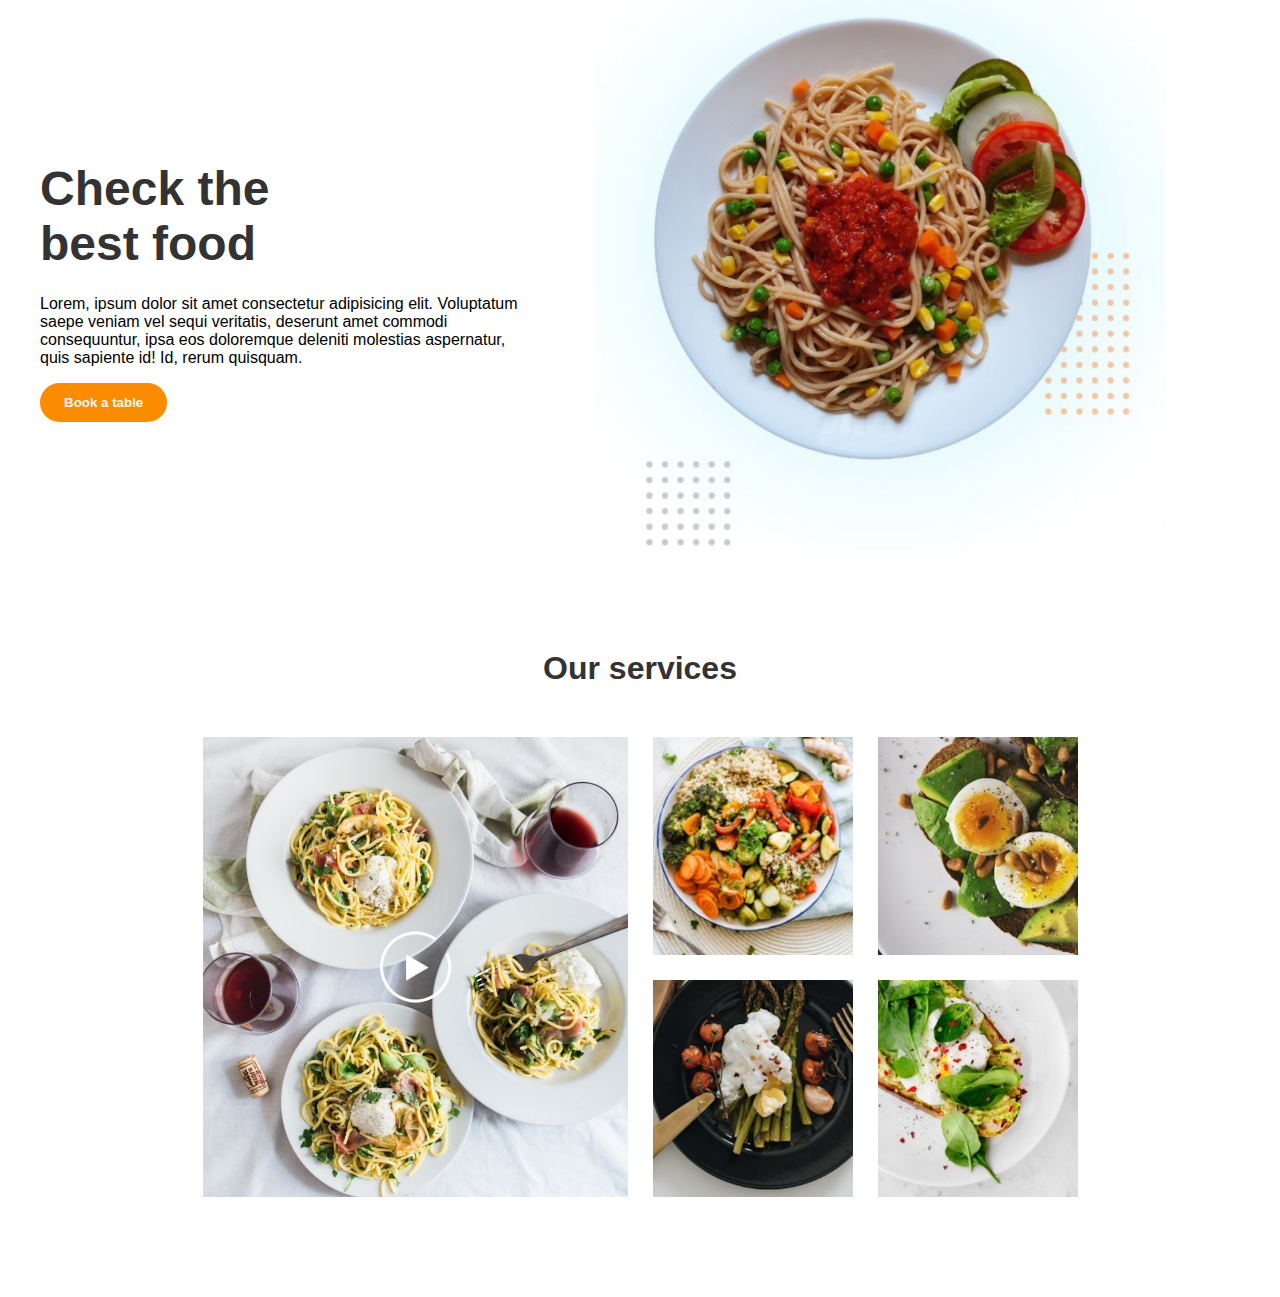
==== index.html @ 654a4eba "Our services grid" ====
<!DOCTYPE html>
<html lang="en">

<head>
    <meta charset="UTF-8" />
    <meta http-equiv="X-UA-Compatible" content="IE=edge" />
    <meta name="viewport" content="width=}, initial-scale=1.0" />
    <link rel="stylesheet" href="style.css" />
    <title>Grid project</title>
</head>

<body>
    <main>
        <section class="hero">
            <div class="hero__info">
                <h1 class="hero__title">
                    Check the <br />
                    best food
                </h1>
                <p class="hero_-subtitle">
                    Lorem, ipsum dolor sit amet consectetur adipisicing elit. Voluptatum
                    saepe veniam vel sequi veritatis, deserunt amet commodi
                    consequuntur, ipsa eos doloremque deleniti molestias aspernatur,
                    quis sapiente id! Id, rerum quisquam.
                </p>
                <button class="hero__button" type="button">Book a table</button>
            </div>
            <img class="hero__img" src="./assets/hero.png" alt="spageti plate " />
        </section>

        <section class="dishes">
            <h2 class="dishes__title">Our services</h2>
            <div class="dishes__grid">
                <img class="dishes__item dishes__item--big" src="./assets/video.png" alt="Una mesa con spageti" />
                <img class="dishes__item" src="./assets/dish1.png" alt="bowl de vegetales" />
                <img class="dishes__item" src="./assets/dish2.png" alt="bowl de vegetales" />
                <img class="dishes__item" src="./assets/dish3.png" alt="bowl de vegetales" />
                <img class="dishes__item" src="./assets/dish4.png" alt="bowl de vegetales" />
            </div>
        </section>
    </main>
</body>

</html>
---- style.css ----
:root {
    --primary-color: #fb8c00;
    --z-black: #333;
    --space-dark:#1E1926;
    --space-gray:#9A89B4;
    --space-blue: #1111ff;
    --space-white: #FCF8FF;
}

* {
    font-family: 'Roboto', sans-serif;
}

body {
    margin: 0;
    padding: 0;
    box-sizing: border-box;
}

main {
    max-width: 1200px;
    margin: 0 auto;
}

.hero {
    display: grid;
    grid-template-columns: 2fr 3fr;
    grid-auto-rows: 550px;
}

.hero__info {
    align-self: center;
}

.hero__title {
    color: var(--z-black);
    font-size: 3rem;
    font-weight: bolder;
    margin-bottom: 24px;
}

.hero__subtitle {
    color: var(--z-black);
    font-size: 1.5rem;
    margin-bottom: 24px;
}

.hero__button {
    border: none;
    border-radius: 20px;
    color: var(--space-white);
    background-color: var(--primary-color);
    font-weight: bolder;
    padding: 12px 24px;
}

.hero__img{
    width: 100%;
    height: 100%;
    object-fit: contain;
}

.dishes {
    margin: 100px 0;
}

.dishes__title {
    margin-bottom: 50px;
    color: var(--z-black);
    font-size: 2rem;
    font-weight: bold;
    text-align: center;

}

.dishes__grid {
    display: grid;
    grid-template-columns: repeat(4, minmax(150px, 200px));
    grid-auto-rows: 1fr;
    gap: 25px;
    justify-content: center;
}

.dishes__item {
    width: 100%;
    height: 100%;
    object-fit: cover;
}
.dishes__item--big {
    grid-area: 1 / 1 / 3 / 3;
}
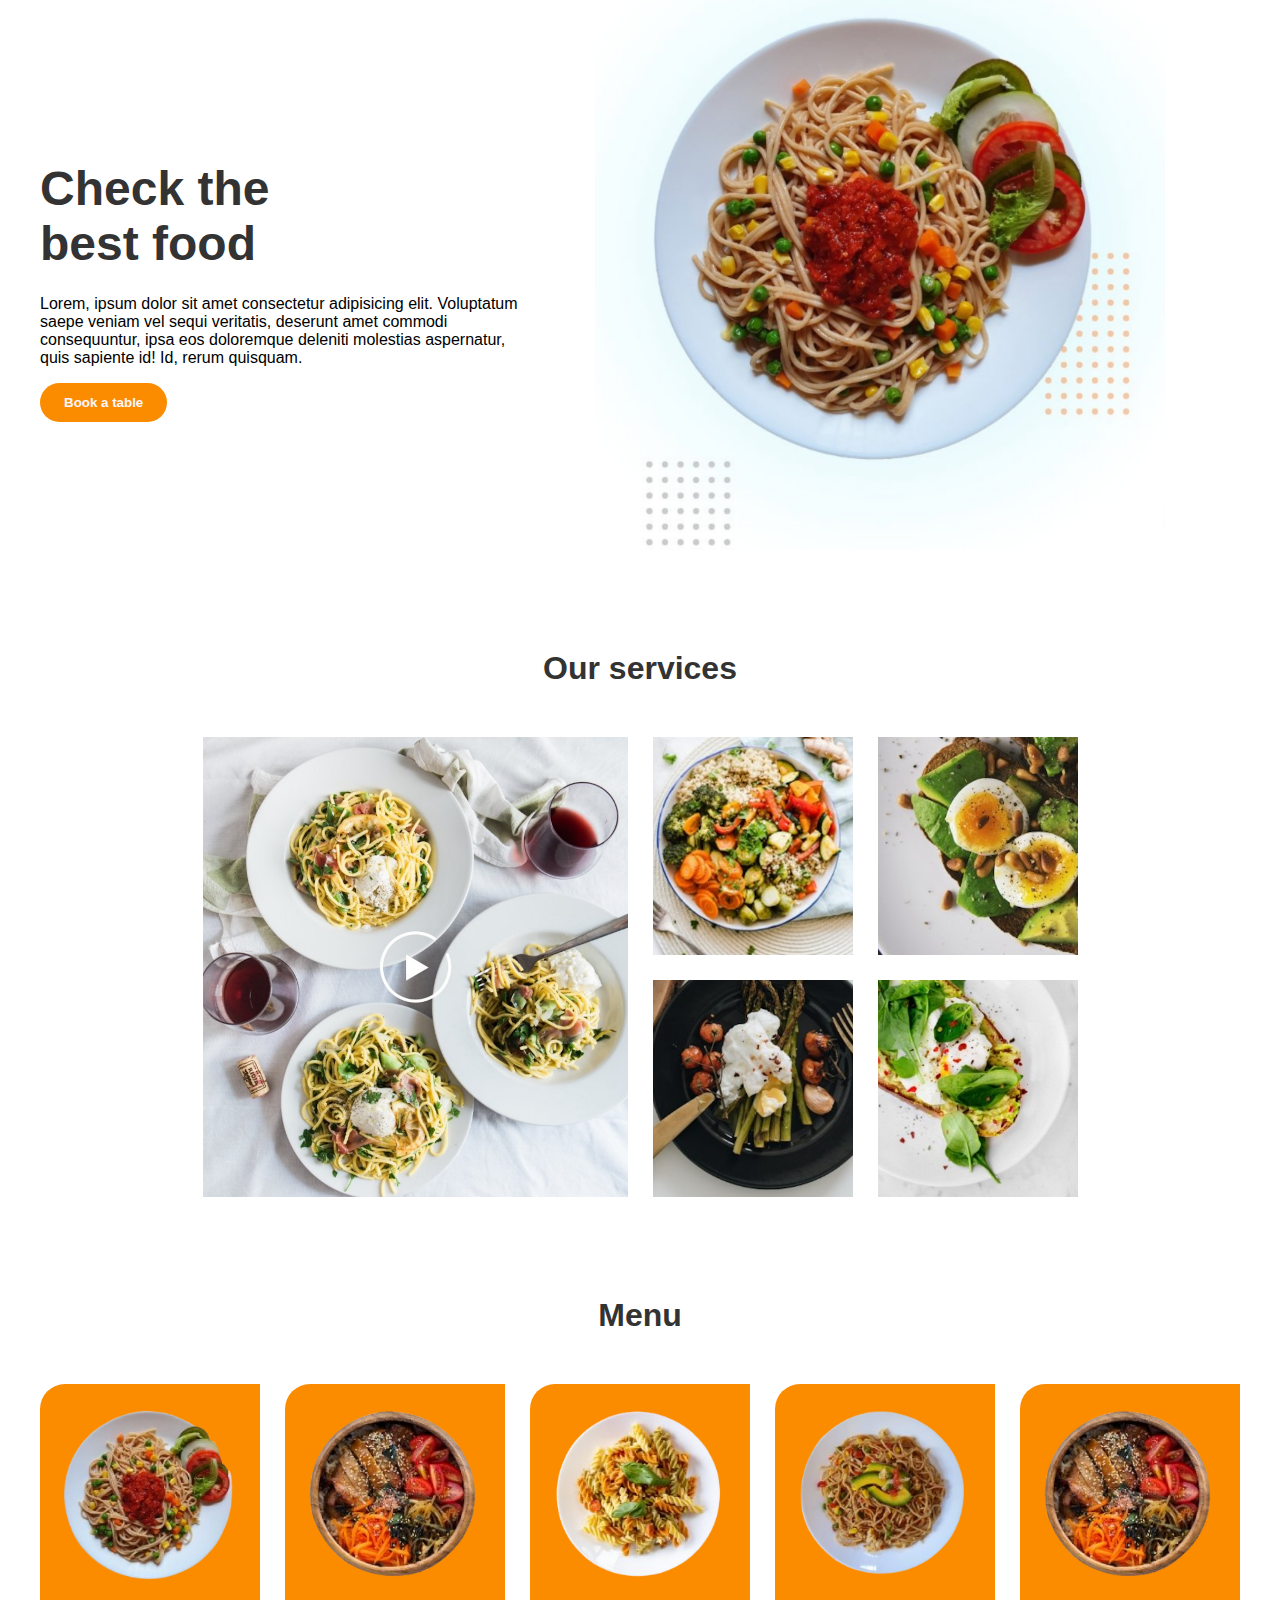
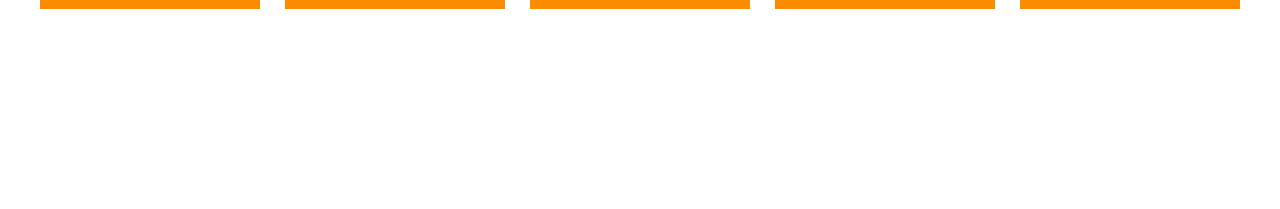
==== commit d8e042f6: "menu grid" ====
--- a/index.html
+++ b/index.html
@@ -38,6 +38,27 @@
                 <img class="dishes__item" src="./assets/dish4.png" alt="bowl de vegetales" />
             </div>
         </section>
+
+        <section class="menu">
+            <h2 class="menu__title">Menu</h2>
+            <div class="menu__grid">
+                <div class="menu__item">
+                    <img src="./assets/plate1.png" alt="Plato de pasta con vegetales 1" />
+                </div>
+                <div class="menu__item">
+                    <img src="./assets/plate5.png" alt="Plato de pasta con vegetales 2" />
+                </div>
+                <div class="menu__item">
+                    <img src="./assets/plate3.png" alt="Plato de pasta con vegetales 3" />
+                </div>
+                <div class="menu__item">
+                    <img src="./assets/plate4.png" alt="Plato de pasta con vegetales 4" />
+                </div>
+                <div class="menu__item">
+                    <img src="./assets/plate5.png" alt="Plato de pasta con vegetales 5" />
+                </div>
+            </div>
+        </section>
     </main>
 </body>
 
--- a/style.css
+++ b/style.css
@@ -89,3 +89,33 @@
 .dishes__item--big {
     grid-area: 1 / 1 / 3 / 3;
 }
+
+.menu {
+    margin-bottom: 200px;
+}
+
+.menu__title {
+    color: var(--z-black);
+    font-size: 2rem;
+    font-weight: bolder;
+    text-align: center;
+    margin-bottom: 50px;
+}
+
+.menu__grid {
+    display: grid;
+    gap: 25px;
+    justify-content: center;
+    grid-template-columns: repeat(5, minmax(100px, 250px));
+}
+
+.menu__item{
+    padding: 15px;
+    background-color: var(--primary-color);
+    border-top-left-radius: 25px;
+}
+.menu__item img {
+    width: 100%;
+    height: 100%;
+    object-fit: contain;
+}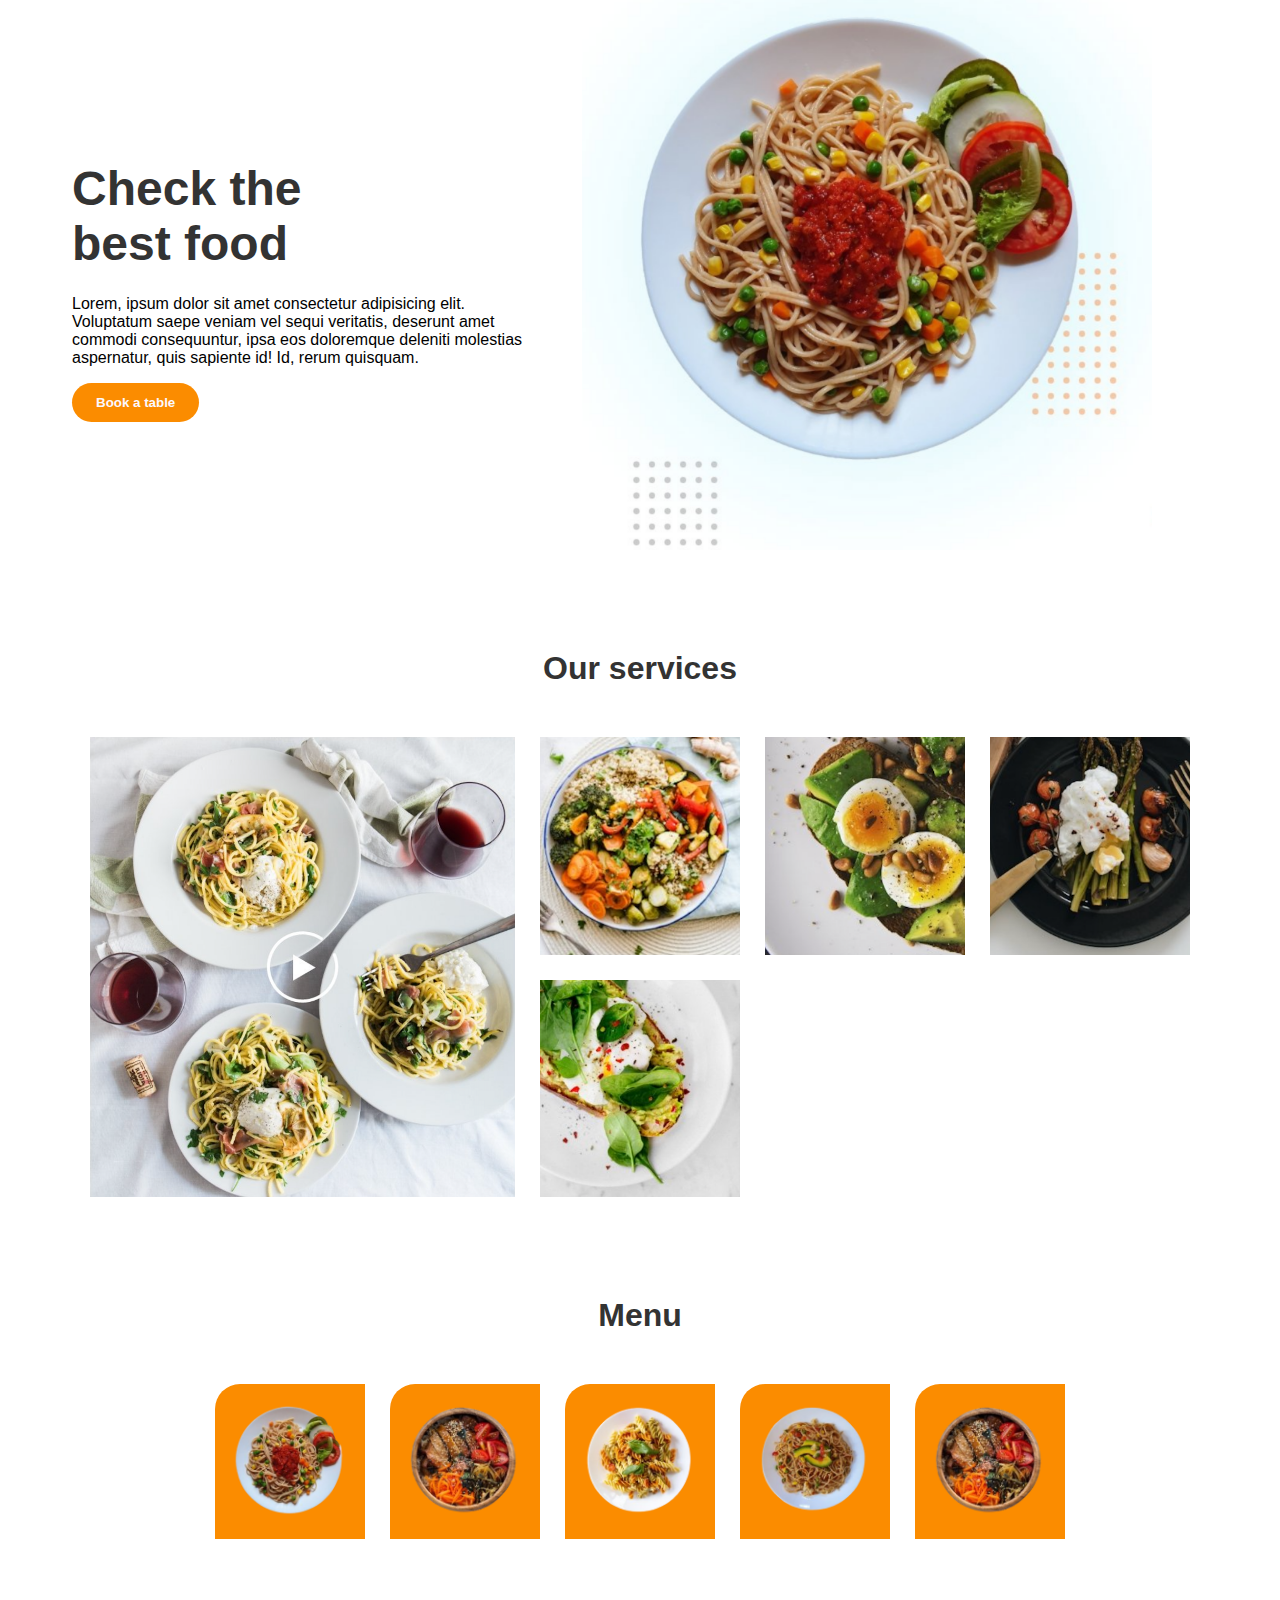
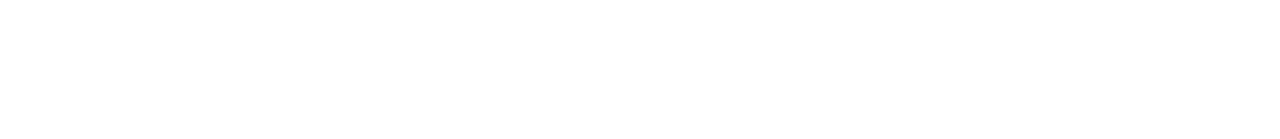
==== commit 9e85ffc1: "img refactor and readme file" ====
--- a/index.html
+++ b/index.html
@@ -25,17 +25,17 @@
                 </p>
                 <button class="hero__button" type="button">Book a table</button>
             </div>
-            <img class="hero__img" src="./assets/hero.png" alt="spageti plate " />
+            <img class="hero__img" src="./assets/img/hero.png" alt="spageti plate " />
         </section>
 
         <section class="dishes">
             <h2 class="dishes__title">Our services</h2>
             <div class="dishes__grid">
-                <img class="dishes__item dishes__item--big" src="./assets/video.png" alt="Una mesa con spageti" />
-                <img class="dishes__item" src="./assets/dish1.png" alt="bowl de vegetales" />
-                <img class="dishes__item" src="./assets/dish2.png" alt="bowl de vegetales" />
-                <img class="dishes__item" src="./assets/dish3.png" alt="bowl de vegetales" />
-                <img class="dishes__item" src="./assets/dish4.png" alt="bowl de vegetales" />
+                <img class="dishes__item dishes__item--big" src="./assets/img/video.png" alt="Una mesa con spageti" />
+                <img class="dishes__item" src="./assets/img/dish1.png" alt="bowl de vegetales" />
+                <img class="dishes__item" src="./assets/img/dish2.png" alt="bowl de vegetales" />
+                <img class="dishes__item" src="./assets/img/dish3.png" alt="bowl de vegetales" />
+                <img class="dishes__item" src="./assets/img/dish4.png" alt="bowl de vegetales" />
             </div>
         </section>
 
@@ -43,19 +43,19 @@
             <h2 class="menu__title">Menu</h2>
             <div class="menu__grid">
                 <div class="menu__item">
-                    <img src="./assets/plate1.png" alt="Plato de pasta con vegetales 1" />
+                    <img src="./assets/img/plate1.png" alt="Plato de pasta con vegetales 1" />
                 </div>
                 <div class="menu__item">
-                    <img src="./assets/plate5.png" alt="Plato de pasta con vegetales 2" />
+                    <img src="./assets/img/plate5.png" alt="Plato de pasta con vegetales 2" />
                 </div>
                 <div class="menu__item">
-                    <img src="./assets/plate3.png" alt="Plato de pasta con vegetales 3" />
+                    <img src="./assets/img/plate3.png" alt="Plato de pasta con vegetales 3" />
                 </div>
                 <div class="menu__item">
-                    <img src="./assets/plate4.png" alt="Plato de pasta con vegetales 4" />
+                    <img src="./assets/img/plate4.png" alt="Plato de pasta con vegetales 4" />
                 </div>
                 <div class="menu__item">
-                    <img src="./assets/plate5.png" alt="Plato de pasta con vegetales 5" />
+                    <img src="./assets/img/plate5.png" alt="Plato de pasta con vegetales 5" />
                 </div>
             </div>
         </section>
--- a/style.css
+++ b/style.css
@@ -24,8 +24,9 @@
 
 .hero {
     display: grid;
-    grid-template-columns: 2fr 3fr;
+    grid-template-columns: minmax(300px, 2fr) 3fr;
     grid-auto-rows: 550px;
+    padding: 0 2rem;
 }
 
 .hero__info {
@@ -75,7 +76,7 @@
 
 .dishes__grid {
     display: grid;
-    grid-template-columns: repeat(4, minmax(150px, 200px));
+    grid-template-columns: repeat(auto-fit, minmax(75px, 200px));
     grid-auto-rows: 1fr;
     gap: 25px;
     justify-content: center;
@@ -106,7 +107,7 @@
     display: grid;
     gap: 25px;
     justify-content: center;
-    grid-template-columns: repeat(5, minmax(100px, 250px));
+    grid-template-columns: repeat(auto-fit, 150px);
 }
 
 .menu__item{
@@ -118,4 +119,19 @@
     width: 100%;
     height: 100%;
     object-fit: contain;
+}
+
+@media screen and (max-width: 768px) {
+    .hero {
+        grid-template-columns: minmax(300px, 500px);
+        justify-content: center;
+    }
+
+    .hero__img {
+        display: none;
+    }
+
+    .dishes__grid {
+        grid-template-columns: repeat(auto-fit, minmax(75px, 150px));
+    }
 }